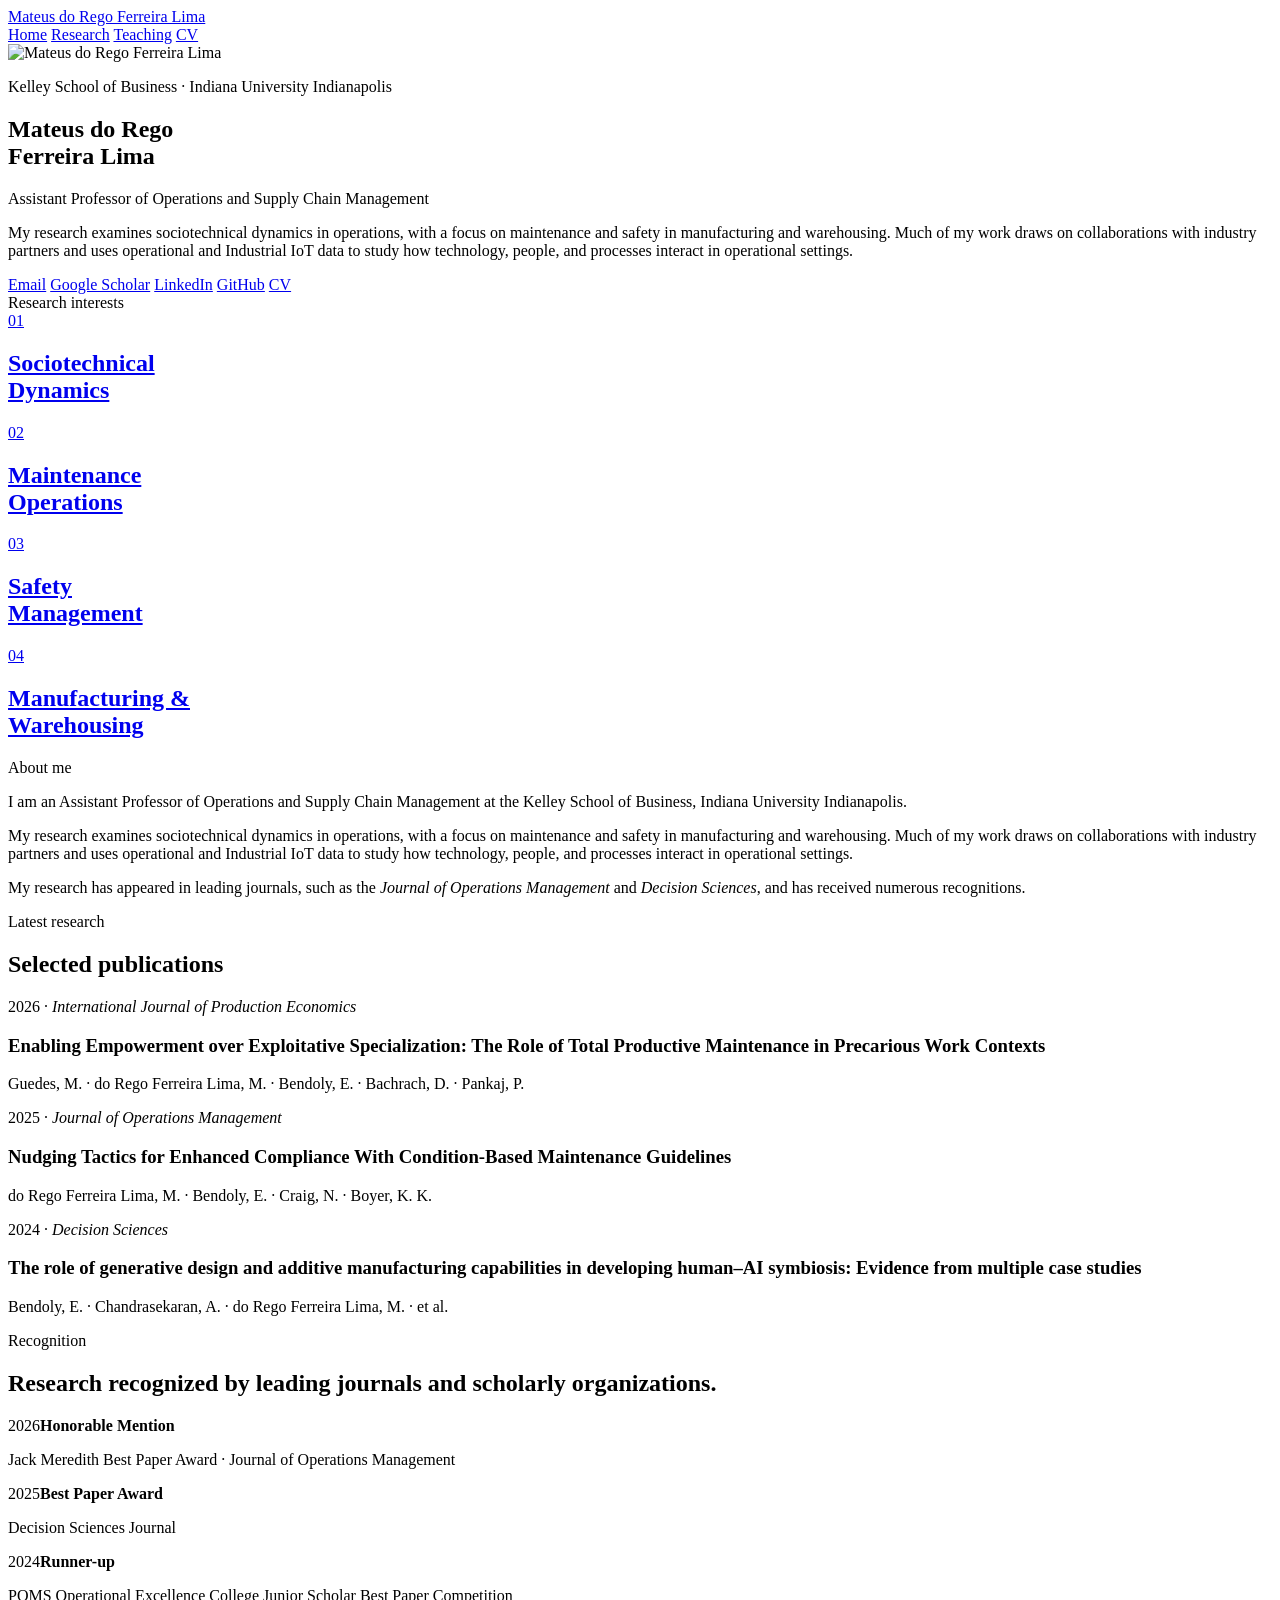
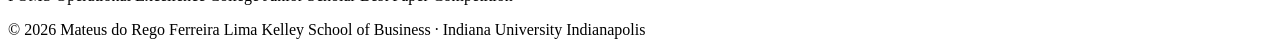
==== index.html @ 7c85f003 "Add files via upload" ====
<!doctype html>
<html lang="en">
<head>
  <meta charset="utf-8">
  <meta name="viewport" content="width=device-width, initial-scale=1">
  <meta name="description" content="Academic website of Mateus do Rego Ferreira Lima, Assistant Professor of Operations and Supply Chain Management at Kelley School of Business, Indiana University Indianapolis.">
  <title>Mateus do Rego Ferreira Lima | Operations & Supply Chain Management</title>
  <link rel="stylesheet" href="css/style.css">
</head>
<body>
  <header class="site-header">
    <div class="container nav-wrap">
      <a class="brand" href="index.html">Mateus do Rego Ferreira Lima</a>
      <nav class="nav" aria-label="Primary navigation">
        <a class="active" href="index.html">Home</a>
        <a href="research.html">Research</a>
        <a href="teaching.html">Teaching</a>
        <a href="cv.html">CV</a>
      </nav>
    </div>
  </header>

  <main>
    <section class="hero container">
      <div class="hero-photo">
        <img src="images/profile.jpg" alt="Mateus do Rego Ferreira Lima">
      </div>
      <div class="hero-copy">
        <p class="eyebrow">Kelley School of Business · Indiana University Indianapolis</p>
        <h1>Mateus do Rego<br>Ferreira Lima</h1>
        <p class="position">Assistant Professor of Operations and Supply Chain Management</p>
        <p class="intro">My research examines sociotechnical dynamics in operations, with a focus on maintenance and safety in manufacturing and warehousing. Much of my work draws on collaborations with industry partners and uses operational and Industrial IoT data to study how technology, people, and processes interact in operational settings.</p>
        <div class="links-row">
          <a href="mailto:mdorego@iu.edu">Email</a>
          <a href="https://scholar.google.com/citations?user=YoyIjewAAAAJ&hl=pt-PT" target="_blank" rel="noopener">Google Scholar</a>
          <a href="https://www.linkedin.com/in/mateus-do-rego-ferreira-lima-ph-d-534b37a4/" target="_blank" rel="noopener">LinkedIn</a>
          <a href="https://github.com/MateusLima30" target="_blank" rel="noopener">GitHub</a>
          <a href="files/Mateus-do-Rego-Ferreira-Lima-CV.pdf" target="_blank" rel="noopener">CV</a>
        </div>
      </div>
    </section>

    <section class="section container">
      <div class="section-label">Research interests</div>
      <div class="interest-grid">
        <a class="interest-card" href="research.html#sociotechnical">
          <span class="interest-number">01</span>
          <h2>Sociotechnical<br>Dynamics</h2>
        </a>
        <a class="interest-card" href="research.html#maintenance">
          <span class="interest-number">02</span>
          <h2>Maintenance<br>Operations</h2>
        </a>
        <a class="interest-card" href="research.html#safety">
          <span class="interest-number">03</span>
          <h2>Safety<br>Management</h2>
        </a>
        <a class="interest-card" href="research.html#manufacturing">
          <span class="interest-number">04</span>
          <h2>Manufacturing &<br>Warehousing</h2>
        </a>
      </div>
    </section>

    <section class="section section-alt">
      <div class="container about-grid">
        <div class="section-label">About me</div>
        <div>
          <p class="lead">I am an Assistant Professor of Operations and Supply Chain Management at the Kelley School of Business, Indiana University Indianapolis.</p>
          <p>My research examines sociotechnical dynamics in operations, with a focus on maintenance and safety in manufacturing and warehousing. Much of my work draws on collaborations with industry partners and uses operational and Industrial IoT data to study how technology, people, and processes interact in operational settings.</p>
          <p>My research has appeared in leading journals, such as the <em>Journal of Operations Management</em> and <em>Decision Sciences</em>, and has received numerous recognitions.</p>
        </div>
      </div>
    </section>

    <section class="section container split-section">
      <div>
        <div class="section-label">Latest research</div>
        <h2 class="display-title">Selected publications</h2>
      </div>
      <div class="publication-list compact">
        <article class="pub-item">
          <p class="pub-year">2026 · <em>International Journal of Production Economics</em></p>
          <h3>Enabling Empowerment over Exploitative Specialization: The Role of Total Productive Maintenance in Precarious Work Contexts</h3>
          <p class="pub-meta">Guedes, M. · do Rego Ferreira Lima, M. · Bendoly, E. · Bachrach, D. · Pankaj, P.</p>
        </article>
        <article class="pub-item">
          <p class="pub-year">2025 · <em>Journal of Operations Management</em></p>
          <h3>Nudging Tactics for Enhanced Compliance With Condition-Based Maintenance Guidelines</h3>
          <p class="pub-meta">do Rego Ferreira Lima, M. · Bendoly, E. · Craig, N. · Boyer, K. K.</p>
        </article>
        <article class="pub-item">
          <p class="pub-year">2024 · <em>Decision Sciences</em></p>
          <h3>The role of generative design and additive manufacturing capabilities in developing human–AI symbiosis: Evidence from multiple case studies</h3>
          <p class="pub-meta">Bendoly, E. · Chandrasekaran, A. · do Rego Ferreira Lima, M. · et al.</p>
        </article>
      </div>
    </section>

    <section class="section section-dark">
      <div class="container highlight-grid">
        <div>
          <div class="section-label inverse">Recognition</div>
          <h2 class="display-title">Research recognized by leading journals and scholarly organizations.</h2>
        </div>
        <div class="recognition-list">
          <div><span>2026</span><strong>Honorable Mention</strong><p>Jack Meredith Best Paper Award · Journal of Operations Management</p></div>
          <div><span>2025</span><strong>Best Paper Award</strong><p>Decision Sciences Journal</p></div>
          <div><span>2024</span><strong>Runner-up</strong><p>POMS Operational Excellence College Junior Scholar Best Paper Competition</p></div>
        </div>
      </div>
    </section>
  </main>

  <footer class="site-footer">
    <div class="container footer-wrap">
      <span>© <span id="year"></span> Mateus do Rego Ferreira Lima</span>
      <span>Kelley School of Business · Indiana University Indianapolis</span>
    </div>
  </footer>
  <script>document.getElementById('year').textContent = new Date().getFullYear();</script>
</body>
</html>
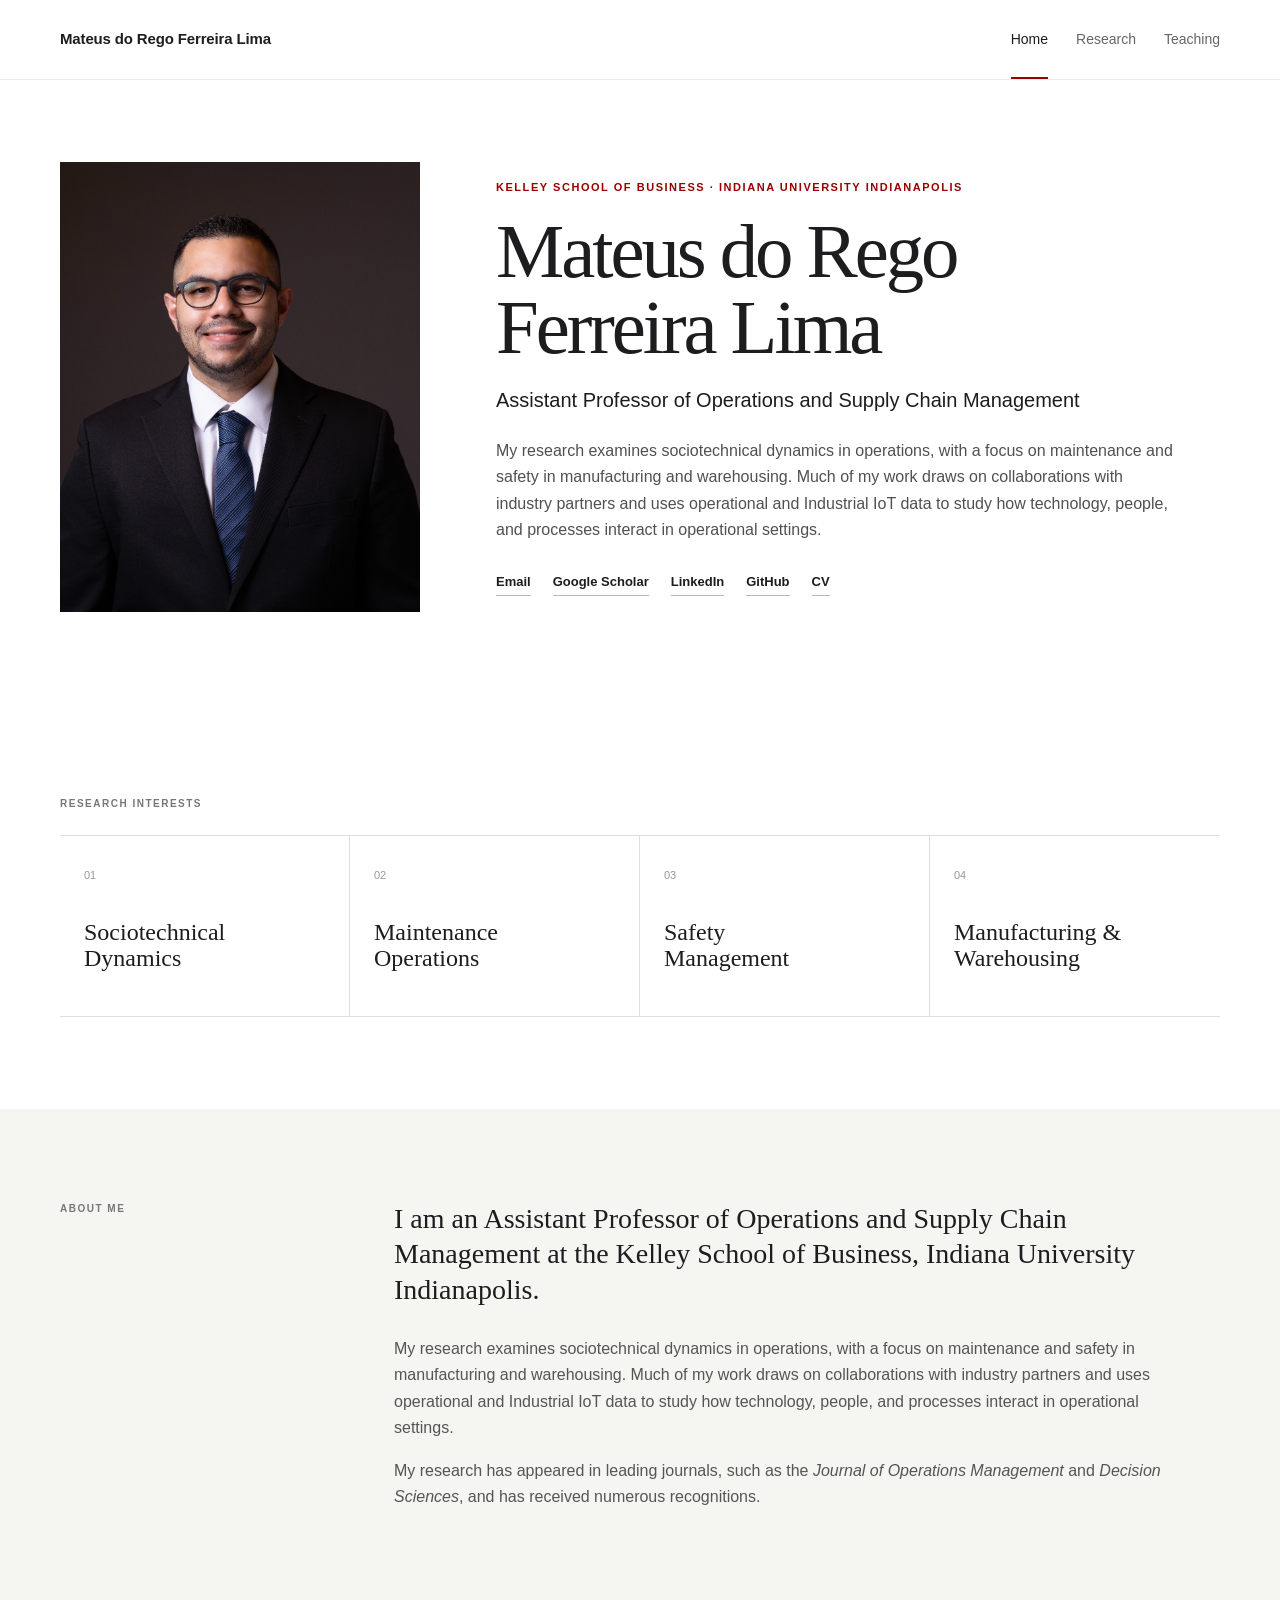
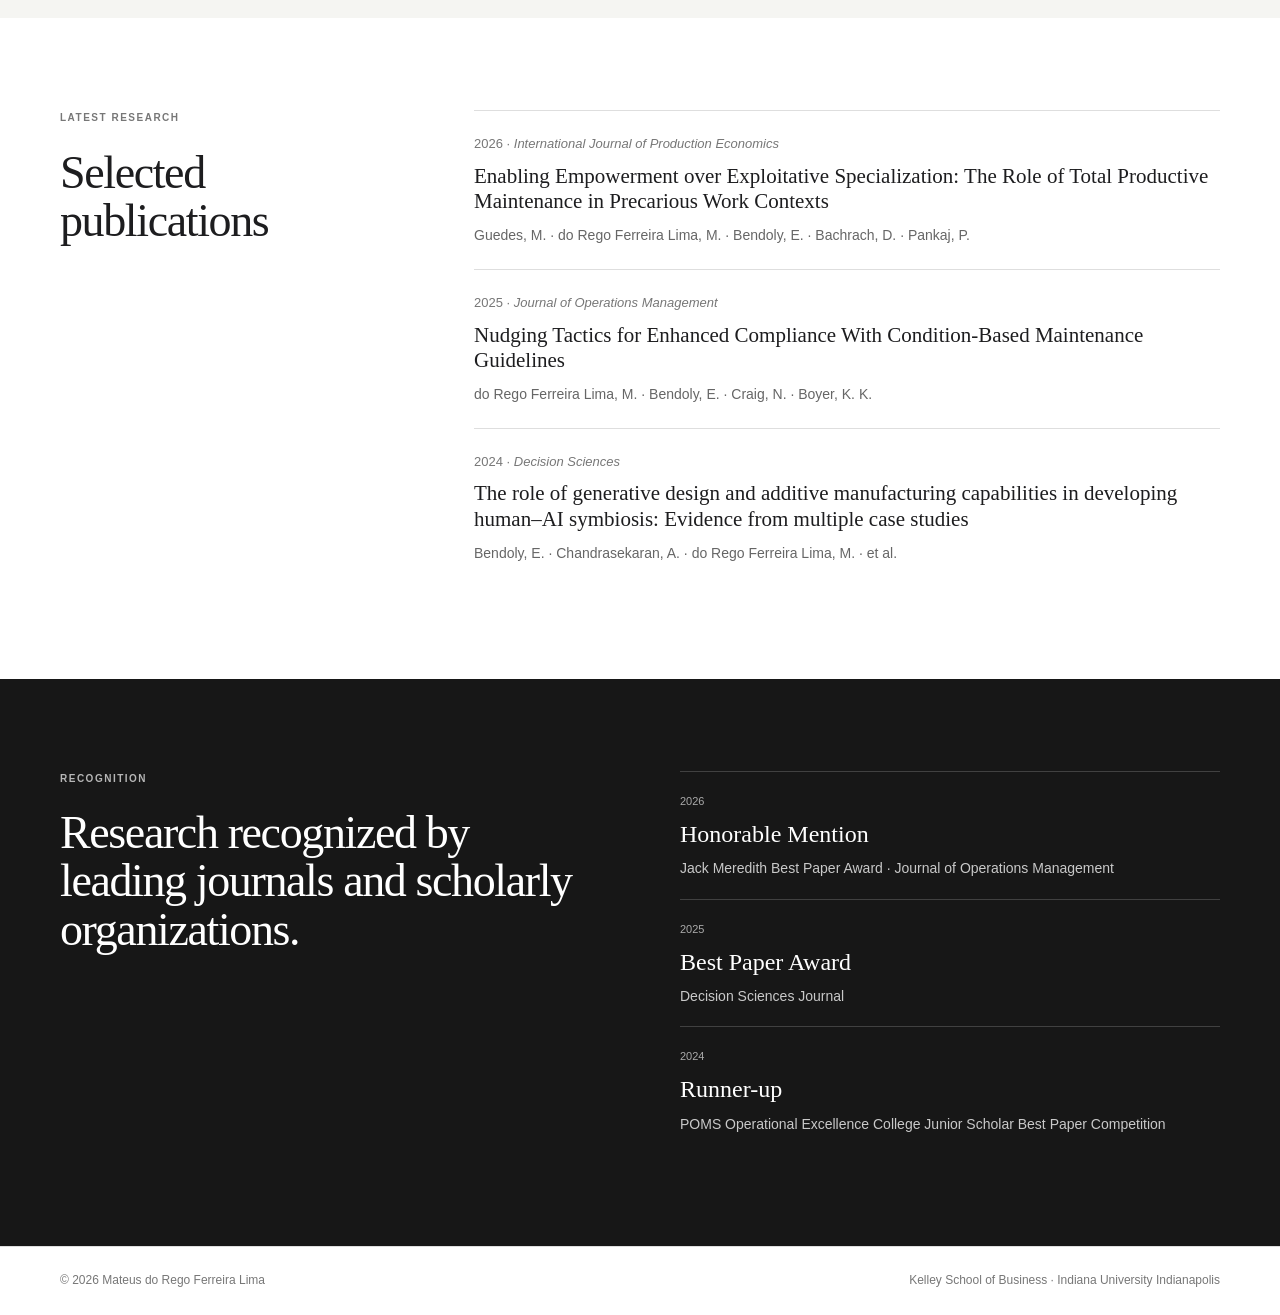
==== commit f48eceec: "Restore Version 1 design with simplified navigation" ====
--- a/index.html
+++ b/index.html
@@ -4,8 +4,8 @@
   <meta charset="utf-8">
   <meta name="viewport" content="width=device-width, initial-scale=1">
   <meta name="description" content="Academic website of Mateus do Rego Ferreira Lima, Assistant Professor of Operations and Supply Chain Management at Kelley School of Business, Indiana University Indianapolis.">
-  <title>Mateus do Rego Ferreira Lima | Operations & Supply Chain Management</title>
-  <link rel="stylesheet" href="css/style.css">
+  <title>Mateus Lima | Indiana University</title>
+  <link rel="stylesheet" href="style.css">
 </head>
 <body>
   <header class="site-header">
@@ -13,9 +13,8 @@
       <a class="brand" href="index.html">Mateus do Rego Ferreira Lima</a>
       <nav class="nav" aria-label="Primary navigation">
         <a class="active" href="index.html">Home</a>
-        <a href="research.html">Research</a>
-        <a href="teaching.html">Teaching</a>
-        <a href="cv.html">CV</a>
+<a href="research.html">Research</a>
+<a href="teaching.html">Teaching</a>
       </nav>
     </div>
   </header>
@@ -23,7 +22,7 @@
   <main>
     <section class="hero container">
       <div class="hero-photo">
-        <img src="images/profile.jpg" alt="Mateus do Rego Ferreira Lima">
+      <img src="profile.jpg" alt="Mateus do Rego Ferreira Lima">
       </div>
       <div class="hero-copy">
         <p class="eyebrow">Kelley School of Business · Indiana University Indianapolis</p>
@@ -35,7 +34,7 @@
           <a href="https://scholar.google.com/citations?user=YoyIjewAAAAJ&hl=pt-PT" target="_blank" rel="noopener">Google Scholar</a>
           <a href="https://www.linkedin.com/in/mateus-do-rego-ferreira-lima-ph-d-534b37a4/" target="_blank" rel="noopener">LinkedIn</a>
           <a href="https://github.com/MateusLima30" target="_blank" rel="noopener">GitHub</a>
-          <a href="files/Mateus-do-Rego-Ferreira-Lima-CV.pdf" target="_blank" rel="noopener">CV</a>
+          <a href="Mateus-do-Rego-Ferreira-Lima-CV.pdf" target="_blank" rel="noopener">CV</a>
         </div>
       </div>
     </section>
--- a/style.css
+++ b/style.css
@@ -0,0 +1,31 @@
+:root{
+  --ink:#1d1d1f;
+  --muted:#6b6b70;
+  --line:#dedede;
+  --paper:#ffffff;
+  --wash:#f5f5f2;
+  --accent:#990000;
+  --accent-dark:#730000;
+  --dark:#171717;
+  --max:1160px;
+}
+*{box-sizing:border-box}
+html{scroll-behavior:smooth}
+body{margin:0;background:var(--paper);color:var(--ink);font-family:Arial,Helvetica,sans-serif;line-height:1.65;-webkit-font-smoothing:antialiased}
+a{color:inherit}
+.container{width:min(var(--max),calc(100% - 56px));margin:0 auto}
+.site-header{position:sticky;top:0;z-index:10;background:rgba(255,255,255,.94);backdrop-filter:blur(8px);border-bottom:1px solid rgba(0,0,0,.08)}
+.nav-wrap{min-height:76px;display:flex;align-items:center;justify-content:space-between;gap:28px}
+.brand{text-decoration:none;font-size:15px;font-weight:700;letter-spacing:-.01em}
+.nav{display:flex;gap:28px;align-items:center}.nav a{text-decoration:none;color:#666;font-size:14px;position:relative;padding:28px 0}.nav a:hover,.nav a.active{color:var(--ink)}.nav a.active:after{content:"";position:absolute;left:0;right:0;bottom:0;height:2px;background:var(--accent)}
+.hero{display:grid;grid-template-columns:360px 1fr;gap:76px;padding-top:82px;padding-bottom:92px;align-items:center}.hero-photo img{width:100%;aspect-ratio:4/5;object-fit:cover;object-position:center 22%;display:block}.eyebrow{text-transform:uppercase;letter-spacing:.14em;font-size:11px;color:var(--accent);font-weight:700;margin:0 0 18px}.hero h1,.page-hero h1{font-family:Georgia,"Times New Roman",serif;font-size:clamp(46px,6vw,78px);font-weight:400;line-height:.98;letter-spacing:-.04em;margin:0 0 22px}.position{font-size:20px;line-height:1.35;max-width:650px;margin:0 0 24px}.intro{font-size:16px;color:#505054;max-width:680px;margin:0}.links-row{display:flex;flex-wrap:wrap;gap:10px 22px;margin-top:28px}.links-row a{font-size:13px;font-weight:700;text-decoration:none;border-bottom:1px solid #b7b7b7;padding-bottom:2px}.links-row a:hover{color:var(--accent);border-color:var(--accent)}
+.section{padding:92px 0}.section-alt{background:var(--wash)}.section-dark{background:var(--dark);color:#fff}.section-label{text-transform:uppercase;letter-spacing:.15em;font-size:10px;font-weight:700;color:#777;margin-bottom:22px}.section-label.inverse{color:#b6b6b6}
+.interest-grid{display:grid;grid-template-columns:repeat(4,1fr);border-top:1px solid var(--line);border-bottom:1px solid var(--line)}.interest-card{padding:30px 24px 34px;text-decoration:none;border-right:1px solid var(--line);min-height:180px;transition:background .2s ease}.interest-card:last-child{border-right:0}.interest-card:hover{background:var(--wash)}.interest-number{display:block;font-size:11px;color:#999;margin-bottom:36px}.interest-card h2{font-family:Georgia,"Times New Roman",serif;font-size:24px;line-height:1.08;font-weight:400;margin:0}
+.about-grid{display:grid;grid-template-columns:260px 1fr;gap:74px}.about-grid p{max-width:800px}.about-grid .lead{font-family:Georgia,"Times New Roman",serif;font-size:28px;line-height:1.28;margin-top:0}.about-grid p:not(.lead){color:#555}
+.split-section{display:grid;grid-template-columns:340px 1fr;gap:74px}.display-title{font-family:Georgia,"Times New Roman",serif;font-weight:400;font-size:46px;line-height:1.05;margin:0;letter-spacing:-.03em}.publication-list{display:grid;gap:0}.pub-item{padding:30px 0;border-top:1px solid var(--line)}.pub-item:last-child{border-bottom:1px solid var(--line)}.pub-year{color:#777;font-size:13px;margin:0 0 9px}.pub-item h3{font-family:Georgia,"Times New Roman",serif;font-weight:400;font-size:24px;line-height:1.22;margin:0 0 9px}.pub-meta{color:#666;font-size:14px;margin:0}.pub-award{font-size:13px;color:var(--accent);margin:12px 0 0;font-weight:700}.status{font-size:13px;color:#777;margin:10px 0 0;font-style:italic}.compact .pub-item{padding:22px 0}.compact .pub-item h3{font-size:21px}.compact .pub-item:last-child{border-bottom:0}
+.highlight-grid{display:grid;grid-template-columns:1fr 1fr;gap:80px}.highlight-grid .display-title{max-width:560px}.recognition-list>div{border-top:1px solid #414141;padding:20px 0 18px}.recognition-list span{display:block;font-size:11px;color:#aaa;margin-bottom:5px}.recognition-list strong{font-family:Georgia,"Times New Roman",serif;font-size:24px;font-weight:400}.recognition-list p{margin:3px 0 0;color:#c9c9c9;font-size:14px}
+.site-footer{border-top:1px solid var(--line);padding:24px 0;color:#777;font-size:12px}.footer-wrap{display:flex;justify-content:space-between;gap:20px}
+.page-hero{padding:94px 0 76px;max-width:var(--max)}.page-hero h1{font-size:clamp(48px,6vw,74px);max-width:860px}.page-intro{font-size:18px;color:#555;max-width:760px;margin:0}.topic-grid{display:grid;grid-template-columns:1fr 1fr;gap:0;border-top:1px solid var(--line)}.topic{padding:34px 30px 34px 0;border-bottom:1px solid var(--line)}.topic:nth-child(even){padding-left:30px;border-left:1px solid var(--line)}.topic span{font-size:11px;color:#999}.topic h2{font-family:Georgia,"Times New Roman",serif;font-size:31px;font-weight:400;margin:18px 0 9px}.topic p{color:#666;max-width:460px;margin:0}.award-grid{display:grid;grid-template-columns:repeat(3,1fr);gap:1px;background:var(--line);border:1px solid var(--line)}.award-grid>div{background:var(--wash);padding:26px}.award-grid span{font-size:11px;color:#888}.award-grid h3{font-family:Georgia,"Times New Roman",serif;font-size:22px;font-weight:400;line-height:1.15;margin:12px 0 8px}.award-grid p{font-size:13px;color:#666;margin:0}.dark-list p{padding:20px 0;border-top:1px solid #404040;margin:0;color:#ccc}.dark-list p:last-child{border-bottom:1px solid #404040}.earlier-list{max-width:930px}.earlier-list p{padding:20px 0;border-top:1px solid var(--line);margin:0;color:#555}.earlier-list p:last-child{border-bottom:1px solid var(--line)}
+.teaching-list{display:grid;grid-template-columns:1fr 1fr;border-top:1px solid var(--line)}.teaching-list article{padding:30px 34px 34px 0;border-bottom:1px solid var(--line)}.teaching-list article:nth-child(even){padding-left:34px;border-left:1px solid var(--line)}.teaching-list h2{font-family:Georgia,"Times New Roman",serif;font-weight:400;font-size:28px;line-height:1.2;margin:0 0 7px}.teaching-list h2 span{font-family:Arial,Helvetica,sans-serif;font-size:14px;color:#888}.teaching-list p{color:#666}.two-col-dark{display:grid;grid-template-columns:1fr 1fr;gap:80px;align-items:end}.big-number{font-family:Georgia,"Times New Roman",serif;font-size:92px;line-height:.9;margin:0}.cta-row{display:flex;gap:12px;margin-top:32px}.button{display:inline-block;padding:12px 19px;background:var(--accent);color:#fff;text-decoration:none;font-size:13px;font-weight:700;border:1px solid var(--accent)}.button:hover{background:var(--accent-dark);border-color:var(--accent-dark)}.button-ghost{background:transparent;color:var(--ink);border-color:#bbb}.button-ghost:hover{background:#eee;border-color:#999}.cv-summary{display:grid;grid-template-columns:1fr 1fr;gap:80px}.cv-summary h2{font-family:Georgia,"Times New Roman",serif;font-size:34px;font-weight:400;line-height:1.15;margin:0 0 10px}.cv-summary p{color:#666}.service-grid{display:grid;grid-template-columns:1fr 1fr;gap:74px}.service-grid h3{font-size:15px;margin:0 0 8px}.service-grid p{color:#666;max-width:520px}
+@media (max-width:900px){.hero{grid-template-columns:250px 1fr;gap:42px}.interest-grid{grid-template-columns:1fr 1fr}.interest-card:nth-child(2){border-right:0}.interest-card:nth-child(3),.interest-card:nth-child(4){border-top:1px solid var(--line)}.interest-card:nth-child(3){border-right:1px solid var(--line)}.about-grid,.split-section,.highlight-grid,.two-col-dark,.cv-summary,.service-grid{grid-template-columns:1fr;gap:42px}.award-grid{grid-template-columns:1fr 1fr}.topic-grid{grid-template-columns:1fr}.topic:nth-child(even){padding-left:0;border-left:0}.teaching-list{grid-template-columns:1fr}.teaching-list article:nth-child(even){padding-left:0;border-left:0}}
+@media (max-width:650px){.container{width:min(var(--max),calc(100% - 34px))}.nav-wrap{min-height:66px;align-items:flex-start;padding:15px 0}.brand{max-width:200px;line-height:1.15}.nav{gap:15px}.nav a{font-size:12px;padding:11px 0}.hero{grid-template-columns:1fr;padding-top:42px;padding-bottom:64px}.hero-photo{max-width:290px}.hero h1{font-size:50px}.position{font-size:18px}.section{padding:64px 0}.interest-grid{grid-template-columns:1fr}.interest-card,.interest-card:nth-child(3){border-right:0}.interest-card+ .interest-card{border-top:1px solid var(--line)}.about-grid .lead{font-size:24px}.display-title{font-size:38px}.award-grid{grid-template-columns:1fr}.page-hero{padding:64px 0 52px}.page-hero h1{font-size:48px}.footer-wrap{flex-direction:column}.links-row{gap:9px 16px}.teaching-list h2{font-size:25px}}
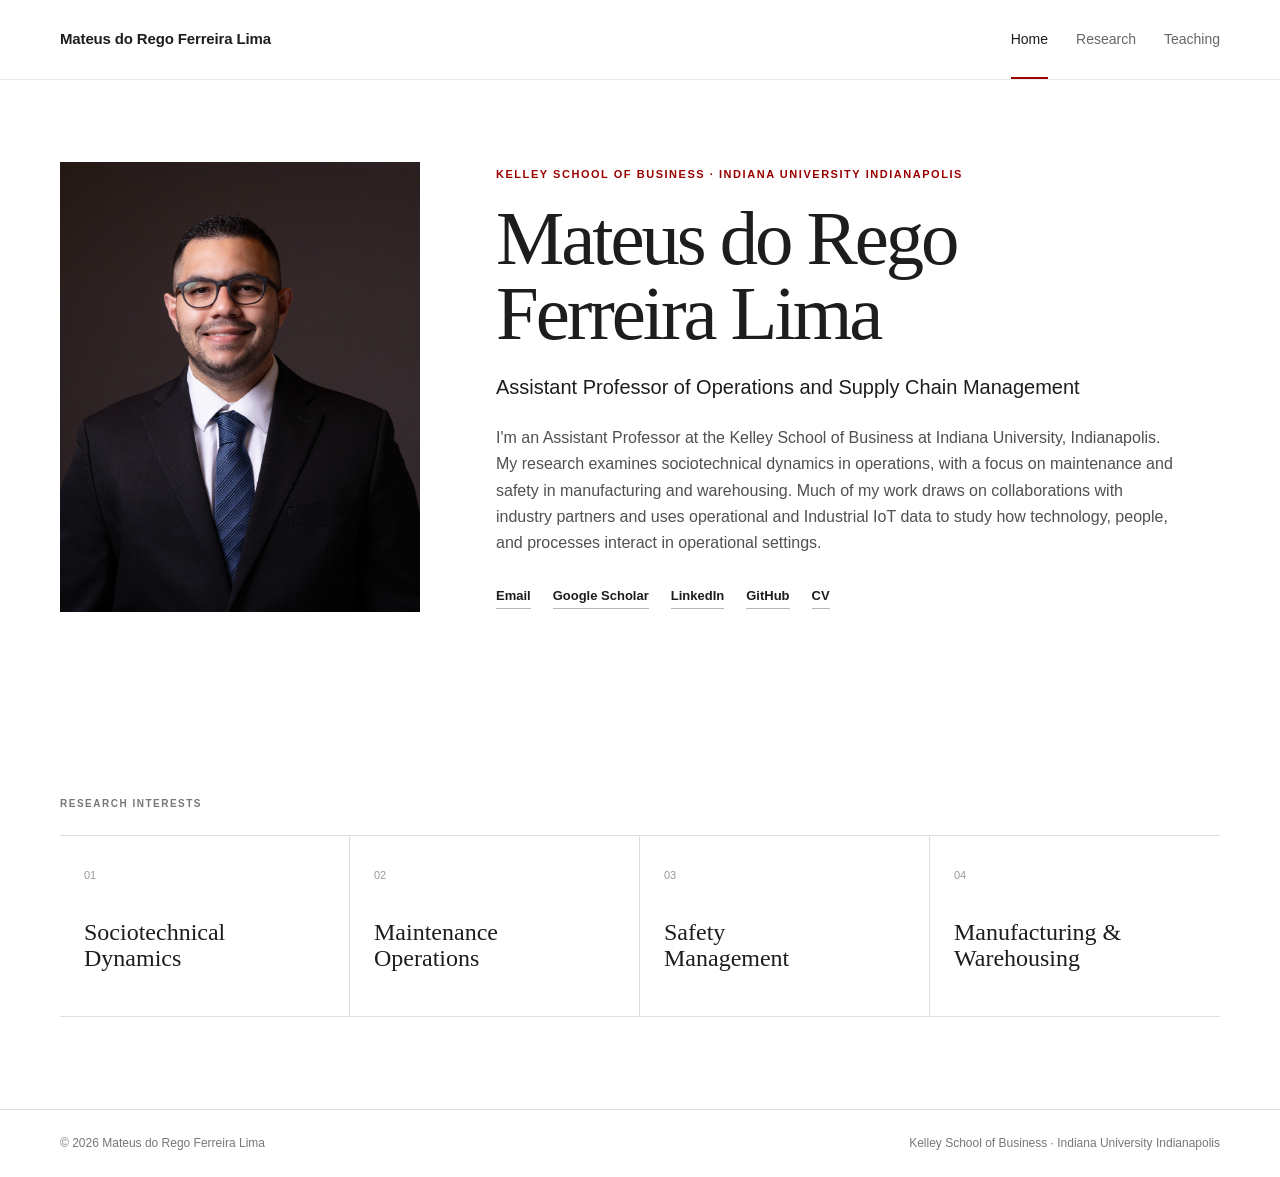
==== commit cdce80b3: "Revise introduction in index.html Updated introduction paragraph to include current position and rep" ====
--- a/index.html
+++ b/index.html
@@ -28,7 +28,7 @@
         <p class="eyebrow">Kelley School of Business · Indiana University Indianapolis</p>
         <h1>Mateus do Rego<br>Ferreira Lima</h1>
         <p class="position">Assistant Professor of Operations and Supply Chain Management</p>
-        <p class="intro">My research examines sociotechnical dynamics in operations, with a focus on maintenance and safety in manufacturing and warehousing. Much of my work draws on collaborations with industry partners and uses operational and Industrial IoT data to study how technology, people, and processes interact in operational settings.</p>
+        <p class="intro">I'm an Assistant Professor at the Kelley School of Business at Indiana University, Indianapolis. My research examines sociotechnical dynamics in operations, with a focus on maintenance and safety in manufacturing and warehousing. Much of my work draws on collaborations with industry partners and uses operational and Industrial IoT data to study how technology, people, and processes interact in operational settings.</p>
         <div class="links-row">
           <a href="mailto:mdorego@iu.edu">Email</a>
           <a href="https://scholar.google.com/citations?user=YoyIjewAAAAJ&hl=pt-PT" target="_blank" rel="noopener">Google Scholar</a>
@@ -61,56 +61,6 @@
       </div>
     </section>
 
-    <section class="section section-alt">
-      <div class="container about-grid">
-        <div class="section-label">About me</div>
-        <div>
-          <p class="lead">I am an Assistant Professor of Operations and Supply Chain Management at the Kelley School of Business, Indiana University Indianapolis.</p>
-          <p>My research examines sociotechnical dynamics in operations, with a focus on maintenance and safety in manufacturing and warehousing. Much of my work draws on collaborations with industry partners and uses operational and Industrial IoT data to study how technology, people, and processes interact in operational settings.</p>
-          <p>My research has appeared in leading journals, such as the <em>Journal of Operations Management</em> and <em>Decision Sciences</em>, and has received numerous recognitions.</p>
-        </div>
-      </div>
-    </section>
-
-    <section class="section container split-section">
-      <div>
-        <div class="section-label">Latest research</div>
-        <h2 class="display-title">Selected publications</h2>
-      </div>
-      <div class="publication-list compact">
-        <article class="pub-item">
-          <p class="pub-year">2026 · <em>International Journal of Production Economics</em></p>
-          <h3>Enabling Empowerment over Exploitative Specialization: The Role of Total Productive Maintenance in Precarious Work Contexts</h3>
-          <p class="pub-meta">Guedes, M. · do Rego Ferreira Lima, M. · Bendoly, E. · Bachrach, D. · Pankaj, P.</p>
-        </article>
-        <article class="pub-item">
-          <p class="pub-year">2025 · <em>Journal of Operations Management</em></p>
-          <h3>Nudging Tactics for Enhanced Compliance With Condition-Based Maintenance Guidelines</h3>
-          <p class="pub-meta">do Rego Ferreira Lima, M. · Bendoly, E. · Craig, N. · Boyer, K. K.</p>
-        </article>
-        <article class="pub-item">
-          <p class="pub-year">2024 · <em>Decision Sciences</em></p>
-          <h3>The role of generative design and additive manufacturing capabilities in developing human–AI symbiosis: Evidence from multiple case studies</h3>
-          <p class="pub-meta">Bendoly, E. · Chandrasekaran, A. · do Rego Ferreira Lima, M. · et al.</p>
-        </article>
-      </div>
-    </section>
-
-    <section class="section section-dark">
-      <div class="container highlight-grid">
-        <div>
-          <div class="section-label inverse">Recognition</div>
-          <h2 class="display-title">Research recognized by leading journals and scholarly organizations.</h2>
-        </div>
-        <div class="recognition-list">
-          <div><span>2026</span><strong>Honorable Mention</strong><p>Jack Meredith Best Paper Award · Journal of Operations Management</p></div>
-          <div><span>2025</span><strong>Best Paper Award</strong><p>Decision Sciences Journal</p></div>
-          <div><span>2024</span><strong>Runner-up</strong><p>POMS Operational Excellence College Junior Scholar Best Paper Competition</p></div>
-        </div>
-      </div>
-    </section>
-  </main>
-
   <footer class="site-footer">
     <div class="container footer-wrap">
       <span>© <span id="year"></span> Mateus do Rego Ferreira Lima</span>
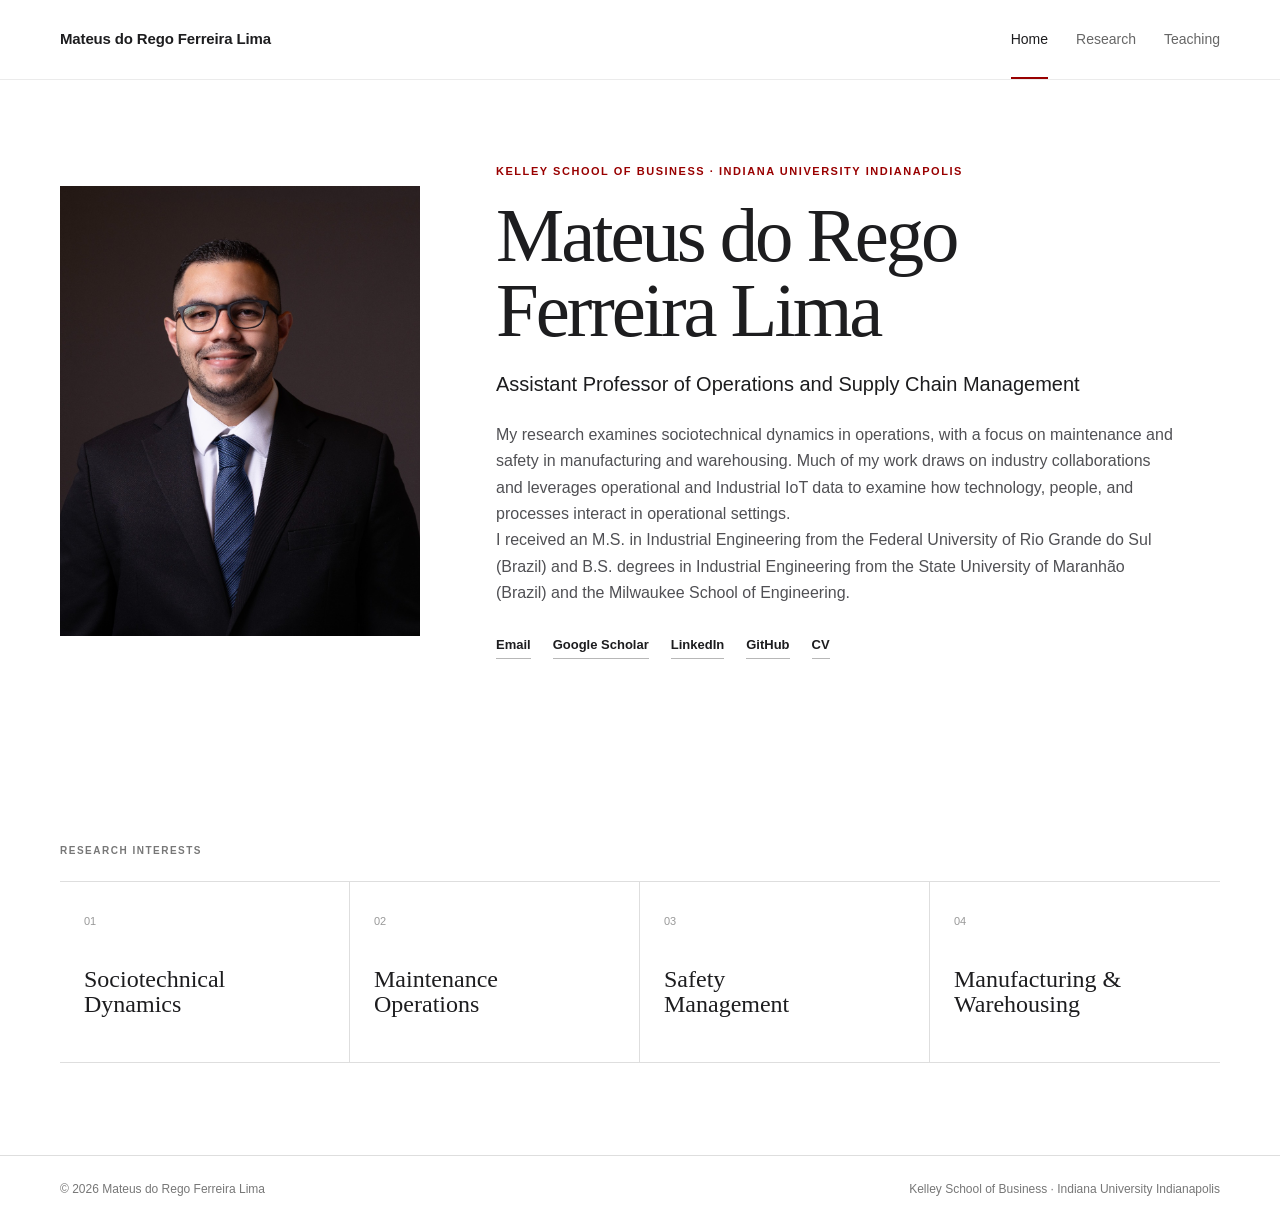
==== commit dd771e73: "Refine Homepage Introduction" ====
--- a/index.html
+++ b/index.html
@@ -1,72 +1,241 @@
 <!doctype html>
 <html lang="en">
+
 <head>
   <meta charset="utf-8">
+
   <meta name="viewport" content="width=device-width, initial-scale=1">
-  <meta name="description" content="Academic website of Mateus do Rego Ferreira Lima, Assistant Professor of Operations and Supply Chain Management at Kelley School of Business, Indiana University Indianapolis.">
+
+  <meta
+    name="description"
+    content="Academic website of Mateus do Rego Ferreira Lima, Assistant Professor of Operations and Supply Chain Management at Kelley School of Business, Indiana University Indianapolis."
+  >
+
   <title>Mateus Lima | Indiana University</title>
+
   <link rel="stylesheet" href="style.css">
+
+  <link rel="icon" href="profile.jpg" type="image/jpeg">
 </head>
+
+
 <body>
-  <header class="site-header">
-    <div class="container nav-wrap">
-      <a class="brand" href="index.html">Mateus do Rego Ferreira Lima</a>
-      <nav class="nav" aria-label="Primary navigation">
-        <a class="active" href="index.html">Home</a>
-<a href="research.html">Research</a>
-<a href="teaching.html">Teaching</a>
-      </nav>
-    </div>
-  </header>
-
-  <main>
-    <section class="hero container">
-      <div class="hero-photo">
-      <img src="profile.jpg" alt="Mateus do Rego Ferreira Lima">
+
+<header class="site-header">
+
+  <div class="container nav-wrap">
+
+    <a class="brand" href="index.html">
+      Mateus do Rego Ferreira Lima
+    </a>
+
+    <nav class="nav" aria-label="Primary navigation">
+
+      <a class="active" href="index.html">Home</a>
+
+      <a href="research.html">Research</a>
+
+      <a href="teaching.html">Teaching</a>
+
+    </nav>
+
+  </div>
+
+</header>
+
+
+<main>
+
+  <section class="hero container">
+
+    <div class="hero-photo">
+
+      <img
+        src="profile.jpg"
+        alt="Mateus do Rego Ferreira Lima"
+      >
+
+    </div>
+
+
+    <div class="hero-copy">
+
+      <p class="eyebrow">
+        Kelley School of Business · Indiana University Indianapolis
+      </p>
+
+
+      <h1>
+        Mateus do Rego<br>
+        Ferreira Lima
+      </h1>
+
+
+      <p class="position">
+        Assistant Professor of Operations and Supply Chain Management
+      </p>
+
+
+      <p class="intro">
+        My research examines sociotechnical dynamics in operations, with a
+        focus on maintenance and safety in manufacturing and warehousing.
+        Much of my work draws on industry collaborations and leverages
+        operational and Industrial IoT data to examine how technology,
+        people, and processes interact in operational settings.
+      </p>
+
+
+      <p class="intro">
+        I received an M.S. in Industrial Engineering from the Federal
+        University of Rio Grande do Sul (Brazil) and B.S. degrees in
+        Industrial Engineering from the State University of Maranhão
+        (Brazil) and the Milwaukee School of Engineering.
+      </p>
+
+
+      <div class="links-row">
+
+        <a href="mailto:mdorego@iu.edu">
+          Email
+        </a>
+
+        <a
+          href="https://scholar.google.com/citations?user=YoyIjewAAAAJ&hl=pt-PT"
+          target="_blank"
+          rel="noopener">
+          Google Scholar
+        </a>
+
+        <a
+          href="https://www.linkedin.com/in/mateus-do-rego-ferreira-lima-ph-d-534b37a4/"
+          target="_blank"
+          rel="noopener">
+          LinkedIn
+        </a>
+
+        <a
+          href="https://github.com/MateusLima30"
+          target="_blank"
+          rel="noopener">
+          GitHub
+        </a>
+
+        <a
+          href="Mateus-do-Rego-Ferreira-Lima-CV.pdf"
+          target="_blank"
+          rel="noopener">
+          CV
+        </a>
+
       </div>
-      <div class="hero-copy">
-        <p class="eyebrow">Kelley School of Business · Indiana University Indianapolis</p>
-        <h1>Mateus do Rego<br>Ferreira Lima</h1>
-        <p class="position">Assistant Professor of Operations and Supply Chain Management</p>
-        <p class="intro">I'm an Assistant Professor at the Kelley School of Business at Indiana University, Indianapolis. My research examines sociotechnical dynamics in operations, with a focus on maintenance and safety in manufacturing and warehousing. Much of my work draws on collaborations with industry partners and uses operational and Industrial IoT data to study how technology, people, and processes interact in operational settings.</p>
-        <div class="links-row">
-          <a href="mailto:mdorego@iu.edu">Email</a>
-          <a href="https://scholar.google.com/citations?user=YoyIjewAAAAJ&hl=pt-PT" target="_blank" rel="noopener">Google Scholar</a>
-          <a href="https://www.linkedin.com/in/mateus-do-rego-ferreira-lima-ph-d-534b37a4/" target="_blank" rel="noopener">LinkedIn</a>
-          <a href="https://github.com/MateusLima30" target="_blank" rel="noopener">GitHub</a>
-          <a href="Mateus-do-Rego-Ferreira-Lima-CV.pdf" target="_blank" rel="noopener">CV</a>
-        </div>
-      </div>
-    </section>
-
-    <section class="section container">
-      <div class="section-label">Research interests</div>
-      <div class="interest-grid">
-        <a class="interest-card" href="research.html#sociotechnical">
-          <span class="interest-number">01</span>
-          <h2>Sociotechnical<br>Dynamics</h2>
-        </a>
-        <a class="interest-card" href="research.html#maintenance">
-          <span class="interest-number">02</span>
-          <h2>Maintenance<br>Operations</h2>
-        </a>
-        <a class="interest-card" href="research.html#safety">
-          <span class="interest-number">03</span>
-          <h2>Safety<br>Management</h2>
-        </a>
-        <a class="interest-card" href="research.html#manufacturing">
-          <span class="interest-number">04</span>
-          <h2>Manufacturing &<br>Warehousing</h2>
-        </a>
-      </div>
-    </section>
-
-  <footer class="site-footer">
-    <div class="container footer-wrap">
-      <span>© <span id="year"></span> Mateus do Rego Ferreira Lima</span>
-      <span>Kelley School of Business · Indiana University Indianapolis</span>
-    </div>
-  </footer>
-  <script>document.getElementById('year').textContent = new Date().getFullYear();</script>
+
+    </div>
+
+  </section>
+
+
+  <section class="section container">
+
+    <div class="section-label">
+      Research interests
+    </div>
+
+
+    <div class="interest-grid">
+
+      <a
+        class="interest-card"
+        href="research.html">
+
+        <span class="interest-number">
+          01
+        </span>
+
+        <h2>
+          Sociotechnical<br>
+          Dynamics
+        </h2>
+
+      </a>
+
+
+      <a
+        class="interest-card"
+        href="research.html">
+
+        <span class="interest-number">
+          02
+        </span>
+
+        <h2>
+          Maintenance<br>
+          Operations
+        </h2>
+
+      </a>
+
+
+      <a
+        class="interest-card"
+        href="research.html">
+
+        <span class="interest-number">
+          03
+        </span>
+
+        <h2>
+          Safety<br>
+          Management
+        </h2>
+
+      </a>
+
+
+      <a
+        class="interest-card"
+        href="research.html">
+
+        <span class="interest-number">
+          04
+        </span>
+
+        <h2>
+          Manufacturing &amp;<br>
+          Warehousing
+        </h2>
+
+      </a>
+
+    </div>
+
+  </section>
+
+</main>
+
+
+<footer class="site-footer">
+
+  <div class="container footer-wrap">
+
+    <span>
+      © <span id="year"></span> Mateus do Rego Ferreira Lima
+    </span>
+
+    <span>
+      Kelley School of Business · Indiana University Indianapolis
+    </span>
+
+  </div>
+
+</footer>
+
+
+<script>
+  document.getElementById("year").textContent =
+    new Date().getFullYear();
+</script>
+
+
 </body>
+
 </html>
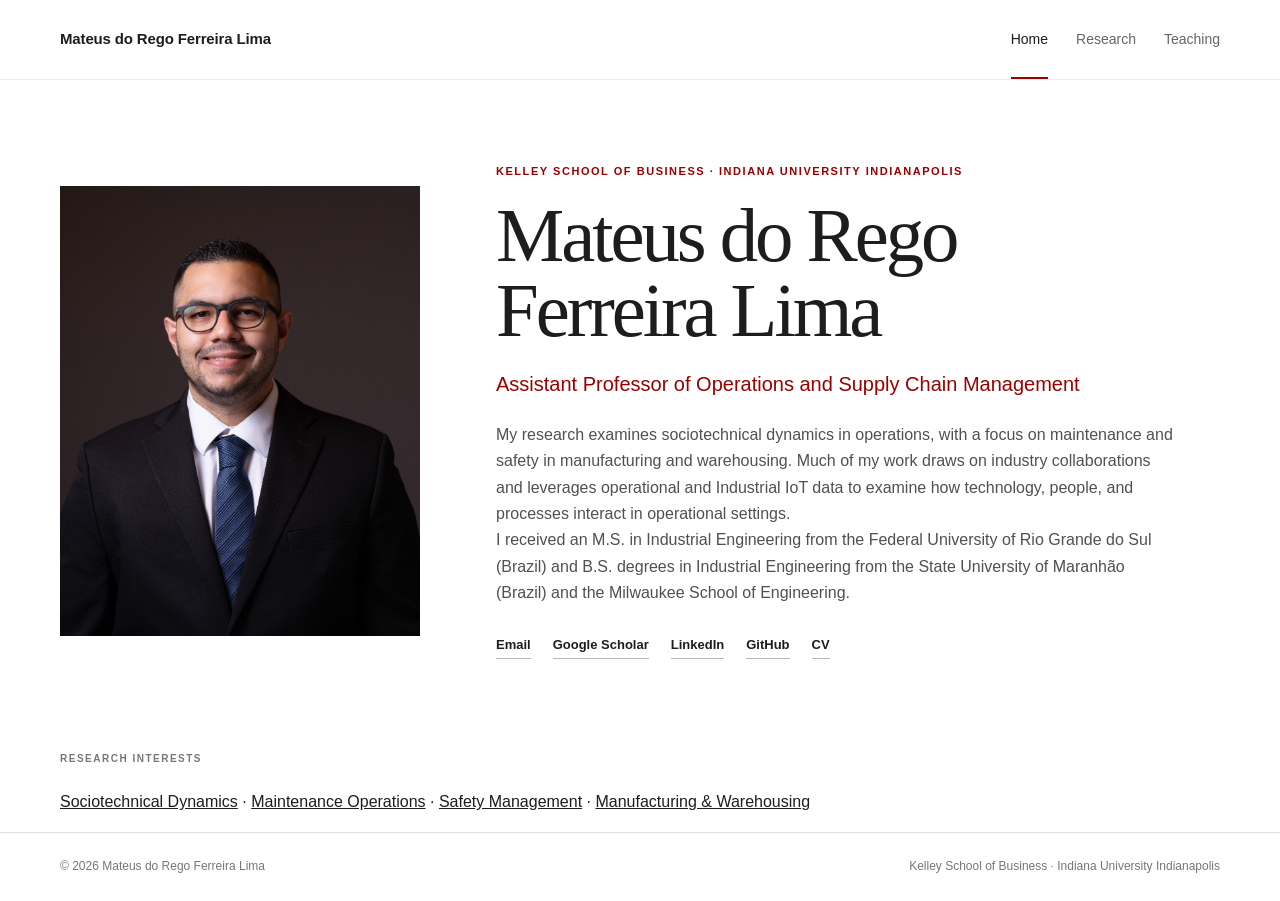
==== commit fbdc5316: "Refine Homepage Introduction" ====
--- a/index.html
+++ b/index.html
@@ -134,82 +134,23 @@
   </section>
 
 
-  <section class="section container">
+ <section class="research-interests container">
 
-    <div class="section-label">
-      Research interests
-    </div>
+  <div class="section-label">
+    Research interests
+  </div>
 
+  <p class="interests-line">
+    <a href="research.html">Sociotechnical Dynamics</a>
+    <span>·</span>
+    <a href="research.html">Maintenance Operations</a>
+    <span>·</span>
+    <a href="research.html">Safety Management</a>
+    <span>·</span>
+    <a href="research.html">Manufacturing &amp; Warehousing</a>
+  </p>
 
-    <div class="interest-grid">
-
-      <a
-        class="interest-card"
-        href="research.html">
-
-        <span class="interest-number">
-          01
-        </span>
-
-        <h2>
-          Sociotechnical<br>
-          Dynamics
-        </h2>
-
-      </a>
-
-
-      <a
-        class="interest-card"
-        href="research.html">
-
-        <span class="interest-number">
-          02
-        </span>
-
-        <h2>
-          Maintenance<br>
-          Operations
-        </h2>
-
-      </a>
-
-
-      <a
-        class="interest-card"
-        href="research.html">
-
-        <span class="interest-number">
-          03
-        </span>
-
-        <h2>
-          Safety<br>
-          Management
-        </h2>
-
-      </a>
-
-
-      <a
-        class="interest-card"
-        href="research.html">
-
-        <span class="interest-number">
-          04
-        </span>
-
-        <h2>
-          Manufacturing &amp;<br>
-          Warehousing
-        </h2>
-
-      </a>
-
-    </div>
-
-  </section>
-
+</section>
 </main>
 
 
--- a/style.css
+++ b/style.css
@@ -9,23 +9,778 @@
   --dark:#171717;
   --max:1160px;
 }
-*{box-sizing:border-box}
-html{scroll-behavior:smooth}
-body{margin:0;background:var(--paper);color:var(--ink);font-family:Arial,Helvetica,sans-serif;line-height:1.65;-webkit-font-smoothing:antialiased}
-a{color:inherit}
-.container{width:min(var(--max),calc(100% - 56px));margin:0 auto}
-.site-header{position:sticky;top:0;z-index:10;background:rgba(255,255,255,.94);backdrop-filter:blur(8px);border-bottom:1px solid rgba(0,0,0,.08)}
-.nav-wrap{min-height:76px;display:flex;align-items:center;justify-content:space-between;gap:28px}
-.brand{text-decoration:none;font-size:15px;font-weight:700;letter-spacing:-.01em}
-.nav{display:flex;gap:28px;align-items:center}.nav a{text-decoration:none;color:#666;font-size:14px;position:relative;padding:28px 0}.nav a:hover,.nav a.active{color:var(--ink)}.nav a.active:after{content:"";position:absolute;left:0;right:0;bottom:0;height:2px;background:var(--accent)}
-.hero{display:grid;grid-template-columns:360px 1fr;gap:76px;padding-top:82px;padding-bottom:92px;align-items:center}.hero-photo img{width:100%;aspect-ratio:4/5;object-fit:cover;object-position:center 22%;display:block}.eyebrow{text-transform:uppercase;letter-spacing:.14em;font-size:11px;color:var(--accent);font-weight:700;margin:0 0 18px}.hero h1,.page-hero h1{font-family:Georgia,"Times New Roman",serif;font-size:clamp(46px,6vw,78px);font-weight:400;line-height:.98;letter-spacing:-.04em;margin:0 0 22px}.position{font-size:20px;line-height:1.35;max-width:650px;margin:0 0 24px}.intro{font-size:16px;color:#505054;max-width:680px;margin:0}.links-row{display:flex;flex-wrap:wrap;gap:10px 22px;margin-top:28px}.links-row a{font-size:13px;font-weight:700;text-decoration:none;border-bottom:1px solid #b7b7b7;padding-bottom:2px}.links-row a:hover{color:var(--accent);border-color:var(--accent)}
-.section{padding:92px 0}.section-alt{background:var(--wash)}.section-dark{background:var(--dark);color:#fff}.section-label{text-transform:uppercase;letter-spacing:.15em;font-size:10px;font-weight:700;color:#777;margin-bottom:22px}.section-label.inverse{color:#b6b6b6}
-.interest-grid{display:grid;grid-template-columns:repeat(4,1fr);border-top:1px solid var(--line);border-bottom:1px solid var(--line)}.interest-card{padding:30px 24px 34px;text-decoration:none;border-right:1px solid var(--line);min-height:180px;transition:background .2s ease}.interest-card:last-child{border-right:0}.interest-card:hover{background:var(--wash)}.interest-number{display:block;font-size:11px;color:#999;margin-bottom:36px}.interest-card h2{font-family:Georgia,"Times New Roman",serif;font-size:24px;line-height:1.08;font-weight:400;margin:0}
-.about-grid{display:grid;grid-template-columns:260px 1fr;gap:74px}.about-grid p{max-width:800px}.about-grid .lead{font-family:Georgia,"Times New Roman",serif;font-size:28px;line-height:1.28;margin-top:0}.about-grid p:not(.lead){color:#555}
-.split-section{display:grid;grid-template-columns:340px 1fr;gap:74px}.display-title{font-family:Georgia,"Times New Roman",serif;font-weight:400;font-size:46px;line-height:1.05;margin:0;letter-spacing:-.03em}.publication-list{display:grid;gap:0}.pub-item{padding:30px 0;border-top:1px solid var(--line)}.pub-item:last-child{border-bottom:1px solid var(--line)}.pub-year{color:#777;font-size:13px;margin:0 0 9px}.pub-item h3{font-family:Georgia,"Times New Roman",serif;font-weight:400;font-size:24px;line-height:1.22;margin:0 0 9px}.pub-meta{color:#666;font-size:14px;margin:0}.pub-award{font-size:13px;color:var(--accent);margin:12px 0 0;font-weight:700}.status{font-size:13px;color:#777;margin:10px 0 0;font-style:italic}.compact .pub-item{padding:22px 0}.compact .pub-item h3{font-size:21px}.compact .pub-item:last-child{border-bottom:0}
-.highlight-grid{display:grid;grid-template-columns:1fr 1fr;gap:80px}.highlight-grid .display-title{max-width:560px}.recognition-list>div{border-top:1px solid #414141;padding:20px 0 18px}.recognition-list span{display:block;font-size:11px;color:#aaa;margin-bottom:5px}.recognition-list strong{font-family:Georgia,"Times New Roman",serif;font-size:24px;font-weight:400}.recognition-list p{margin:3px 0 0;color:#c9c9c9;font-size:14px}
-.site-footer{border-top:1px solid var(--line);padding:24px 0;color:#777;font-size:12px}.footer-wrap{display:flex;justify-content:space-between;gap:20px}
-.page-hero{padding:94px 0 76px;max-width:var(--max)}.page-hero h1{font-size:clamp(48px,6vw,74px);max-width:860px}.page-intro{font-size:18px;color:#555;max-width:760px;margin:0}.topic-grid{display:grid;grid-template-columns:1fr 1fr;gap:0;border-top:1px solid var(--line)}.topic{padding:34px 30px 34px 0;border-bottom:1px solid var(--line)}.topic:nth-child(even){padding-left:30px;border-left:1px solid var(--line)}.topic span{font-size:11px;color:#999}.topic h2{font-family:Georgia,"Times New Roman",serif;font-size:31px;font-weight:400;margin:18px 0 9px}.topic p{color:#666;max-width:460px;margin:0}.award-grid{display:grid;grid-template-columns:repeat(3,1fr);gap:1px;background:var(--line);border:1px solid var(--line)}.award-grid>div{background:var(--wash);padding:26px}.award-grid span{font-size:11px;color:#888}.award-grid h3{font-family:Georgia,"Times New Roman",serif;font-size:22px;font-weight:400;line-height:1.15;margin:12px 0 8px}.award-grid p{font-size:13px;color:#666;margin:0}.dark-list p{padding:20px 0;border-top:1px solid #404040;margin:0;color:#ccc}.dark-list p:last-child{border-bottom:1px solid #404040}.earlier-list{max-width:930px}.earlier-list p{padding:20px 0;border-top:1px solid var(--line);margin:0;color:#555}.earlier-list p:last-child{border-bottom:1px solid var(--line)}
-.teaching-list{display:grid;grid-template-columns:1fr 1fr;border-top:1px solid var(--line)}.teaching-list article{padding:30px 34px 34px 0;border-bottom:1px solid var(--line)}.teaching-list article:nth-child(even){padding-left:34px;border-left:1px solid var(--line)}.teaching-list h2{font-family:Georgia,"Times New Roman",serif;font-weight:400;font-size:28px;line-height:1.2;margin:0 0 7px}.teaching-list h2 span{font-family:Arial,Helvetica,sans-serif;font-size:14px;color:#888}.teaching-list p{color:#666}.two-col-dark{display:grid;grid-template-columns:1fr 1fr;gap:80px;align-items:end}.big-number{font-family:Georgia,"Times New Roman",serif;font-size:92px;line-height:.9;margin:0}.cta-row{display:flex;gap:12px;margin-top:32px}.button{display:inline-block;padding:12px 19px;background:var(--accent);color:#fff;text-decoration:none;font-size:13px;font-weight:700;border:1px solid var(--accent)}.button:hover{background:var(--accent-dark);border-color:var(--accent-dark)}.button-ghost{background:transparent;color:var(--ink);border-color:#bbb}.button-ghost:hover{background:#eee;border-color:#999}.cv-summary{display:grid;grid-template-columns:1fr 1fr;gap:80px}.cv-summary h2{font-family:Georgia,"Times New Roman",serif;font-size:34px;font-weight:400;line-height:1.15;margin:0 0 10px}.cv-summary p{color:#666}.service-grid{display:grid;grid-template-columns:1fr 1fr;gap:74px}.service-grid h3{font-size:15px;margin:0 0 8px}.service-grid p{color:#666;max-width:520px}
-@media (max-width:900px){.hero{grid-template-columns:250px 1fr;gap:42px}.interest-grid{grid-template-columns:1fr 1fr}.interest-card:nth-child(2){border-right:0}.interest-card:nth-child(3),.interest-card:nth-child(4){border-top:1px solid var(--line)}.interest-card:nth-child(3){border-right:1px solid var(--line)}.about-grid,.split-section,.highlight-grid,.two-col-dark,.cv-summary,.service-grid{grid-template-columns:1fr;gap:42px}.award-grid{grid-template-columns:1fr 1fr}.topic-grid{grid-template-columns:1fr}.topic:nth-child(even){padding-left:0;border-left:0}.teaching-list{grid-template-columns:1fr}.teaching-list article:nth-child(even){padding-left:0;border-left:0}}
-@media (max-width:650px){.container{width:min(var(--max),calc(100% - 34px))}.nav-wrap{min-height:66px;align-items:flex-start;padding:15px 0}.brand{max-width:200px;line-height:1.15}.nav{gap:15px}.nav a{font-size:12px;padding:11px 0}.hero{grid-template-columns:1fr;padding-top:42px;padding-bottom:64px}.hero-photo{max-width:290px}.hero h1{font-size:50px}.position{font-size:18px}.section{padding:64px 0}.interest-grid{grid-template-columns:1fr}.interest-card,.interest-card:nth-child(3){border-right:0}.interest-card+ .interest-card{border-top:1px solid var(--line)}.about-grid .lead{font-size:24px}.display-title{font-size:38px}.award-grid{grid-template-columns:1fr}.page-hero{padding:64px 0 52px}.page-hero h1{font-size:48px}.footer-wrap{flex-direction:column}.links-row{gap:9px 16px}.teaching-list h2{font-size:25px}}
+
+*{
+  box-sizing:border-box
+}
+
+html{
+  scroll-behavior:smooth
+}
+
+body{
+  margin:0;
+  background:var(--paper);
+  color:var(--ink);
+  font-family:Arial,Helvetica,sans-serif;
+  line-height:1.65;
+  -webkit-font-smoothing:antialiased
+}
+
+a{
+  color:inherit
+}
+
+.container{
+  width:min(var(--max),calc(100% - 56px));
+  margin:0 auto
+}
+
+.site-header{
+  position:sticky;
+  top:0;
+  z-index:10;
+  background:rgba(255,255,255,.94);
+  backdrop-filter:blur(8px);
+  border-bottom:1px solid rgba(0,0,0,.08)
+}
+
+.nav-wrap{
+  min-height:76px;
+  display:flex;
+  align-items:center;
+  justify-content:space-between;
+  gap:28px
+}
+
+.brand{
+  text-decoration:none;
+  font-size:15px;
+  font-weight:700;
+  letter-spacing:-.01em
+}
+
+.nav{
+  display:flex;
+  gap:28px;
+  align-items:center
+}
+
+.nav a{
+  text-decoration:none;
+  color:#666;
+  font-size:14px;
+  position:relative;
+  padding:28px 0
+}
+
+.nav a:hover,
+.nav a.active{
+  color:var(--ink)
+}
+
+.nav a.active:after{
+  content:"";
+  position:absolute;
+  left:0;
+  right:0;
+  bottom:0;
+  height:2px;
+  background:var(--accent)
+}
+
+.hero{
+  display:grid;
+  grid-template-columns:360px 1fr;
+  gap:76px;
+  padding-top:82px;
+  padding-bottom:92px;
+  align-items:center
+}
+
+.hero-photo img{
+  width:100%;
+  aspect-ratio:4/5;
+  object-fit:cover;
+  object-position:center 22%;
+  display:block
+}
+
+.eyebrow{
+  text-transform:uppercase;
+  letter-spacing:.14em;
+  font-size:11px;
+  color:var(--accent);
+  font-weight:700;
+  margin:0 0 18px
+}
+
+.hero h1,
+.page-hero h1{
+  font-family:Georgia,"Times New Roman",serif;
+  font-size:clamp(46px,6vw,78px);
+  font-weight:400;
+  line-height:.98;
+  letter-spacing:-.04em;
+  margin:0 0 22px
+}
+
+.position{
+  font-size:20px;
+  line-height:1.35;
+  max-width:650px;
+  margin:0 0 24px;
+  color:var(--accent)
+}
+
+.intro{
+  font-size:16px;
+  color:#505054;
+  max-width:680px;
+  margin:0
+}
+
+.links-row{
+  display:flex;
+  flex-wrap:wrap;
+  gap:10px 22px;
+  margin-top:28px
+}
+
+.links-row a{
+  font-size:13px;
+  font-weight:700;
+  text-decoration:none;
+  border-bottom:1px solid #b7b7b7;
+  padding-bottom:2px
+}
+
+.links-row a:hover{
+  color:var(--accent);
+  border-color:var(--accent)
+}
+
+.section{
+  padding:64px 0
+}
+
+.section-alt{
+  background:var(--wash)
+}
+
+.section-dark{
+  background:var(--dark);
+  color:#fff
+}
+
+.section-label{
+  text-transform:uppercase;
+  letter-spacing:.15em;
+  font-size:10px;
+  font-weight:700;
+  color:#777;
+  margin-bottom:22px
+}
+
+.section-label.inverse{
+  color:#b6b6b6
+}
+
+.interest-grid{
+  display:grid;
+  grid-template-columns:repeat(4,1fr);
+  border-top:1px solid var(--line);
+  border-bottom:1px solid var(--line)
+}
+
+.interest-card{
+  padding:22px 36px 24px;
+  text-decoration:none;
+  border-right:1px solid var(--line);
+  min-height:130px;
+  transition:background .2s ease
+}
+
+.interest-card:last-child{
+  border-right:0
+}
+
+.interest-card:hover{
+  background:var(--wash)
+}
+
+.interest-number{
+  display:block;
+  font-size:10px;
+  color:#999;
+  margin-bottom:22px
+}
+
+.interest-card h2{
+  font-family:Georgia,"Times New Roman",serif;
+  font-size:24px;
+  line-height:1.08;
+  font-weight:400;
+  margin:0
+}
+
+.about-grid{
+  display:grid;
+  grid-template-columns:260px 1fr;
+  gap:74px
+}
+
+.about-grid p{
+  max-width:800px
+}
+
+.about-grid .lead{
+  font-family:Georgia,"Times New Roman",serif;
+  font-size:28px;
+  line-height:1.28;
+  margin-top:0
+}
+
+.about-grid p:not(.lead){
+  color:#555
+}
+
+
+/* Research and teaching sections */
+
+.split-section{
+  display:block
+}
+
+
+/* Research page section headings */
+
+.research-heading{
+  font-family:Georgia,"Times New Roman",serif;
+  font-size:32px;
+  line-height:1.15;
+  font-weight:400;
+  margin:0 0 10px;
+  color:var(--ink)
+}
+
+
+/* Compact spacing for Research page sections only */
+
+.section:has(.research-heading){
+  padding:8px 0
+}
+
+
+.display-title{
+  font-family:Georgia,"Times New Roman",serif;
+  font-weight:400;
+  font-size:46px;
+  line-height:1.05;
+  margin:0;
+  letter-spacing:-.03em
+}
+
+.publication-list{
+  display:grid;
+  gap:0
+}
+
+.pub-item{
+  padding:18px 0;
+  border-top:1px solid var(--line)
+}
+
+.pub-item:last-child{
+  border-bottom:1px solid var(--line)
+}
+
+.pub-year{
+  color:#777;
+  font-size:13px;
+  margin:0 0 6px
+}
+
+.pub-item h3{
+  font-family:Georgia,"Times New Roman",serif;
+  font-weight:400;
+  font-size:24px;
+  line-height:1.22;
+  margin:0 0 6px
+}
+
+.pub-meta{
+  color:#666;
+  font-size:14px;
+  margin:0
+}
+
+.pub-award{
+  font-size:13px;
+  color:var(--accent);
+  margin:12px 0 0;
+  font-weight:700
+}
+
+
+/* Working-paper status appears beside the authors */
+
+.paper-status{
+  color:#777;
+  font-style:italic
+}
+
+.status{
+  font-size:13px;
+  color:#777;
+  margin:10px 0 0;
+  font-style:italic
+}
+
+.compact .pub-item{
+  padding:22px 0
+}
+
+.compact .pub-item h3{
+  font-size:21px
+}
+
+.compact .pub-item:last-child{
+  border-bottom:0
+}
+
+.highlight-grid{
+  display:grid;
+  grid-template-columns:1fr 1fr;
+  gap:80px
+}
+
+.highlight-grid .display-title{
+  max-width:560px
+}
+
+.recognition-list>div{
+  border-top:1px solid #414141;
+  padding:20px 0 18px
+}
+
+.recognition-list span{
+  display:block;
+  font-size:11px;
+  color:#aaa;
+  margin-bottom:5px
+}
+
+.recognition-list strong{
+  font-family:Georgia,"Times New Roman",serif;
+  font-size:24px;
+  font-weight:400
+}
+
+.recognition-list p{
+  margin:3px 0 0;
+  color:#c9c9c9;
+  font-size:14px
+}
+
+.site-footer{
+  border-top:1px solid var(--line);
+  padding:24px 0;
+  color:#777;
+  font-size:12px
+}
+
+.footer-wrap{
+  display:flex;
+  justify-content:space-between;
+  gap:20px
+}
+
+.page-hero{
+  padding:94px 0 76px;
+  max-width:var(--max)
+}
+
+.page-hero h1{
+  font-size:clamp(48px,6vw,74px);
+  max-width:860px
+}
+
+.page-intro{
+  font-size:18px;
+  color:#555;
+  max-width:760px;
+  margin:0
+}
+
+.topic-grid{
+  display:grid;
+  grid-template-columns:1fr 1fr;
+  gap:0;
+  border-top:1px solid var(--line)
+}
+
+.topic{
+  padding:34px 30px 34px 0;
+  border-bottom:1px solid var(--line)
+}
+
+.topic:nth-child(even){
+  padding-left:30px;
+  border-left:1px solid var(--line)
+}
+
+.topic span{
+  font-size:11px;
+  color:#999
+}
+
+.topic h2{
+  font-family:Georgia,"Times New Roman",serif;
+  font-size:31px;
+  font-weight:400;
+  margin:18px 0 9px
+}
+
+.topic p{
+  color:#666;
+  max-width:460px;
+  margin:0
+}
+
+.award-grid{
+  display:grid;
+  grid-template-columns:repeat(3,1fr);
+  gap:1px;
+  background:var(--line);
+  border:1px solid var(--line)
+}
+
+.award-grid>div{
+  background:var(--wash);
+  padding:26px
+}
+
+.award-grid span{
+  font-size:11px;
+  color:#888
+}
+
+.award-grid h3{
+  font-family:Georgia,"Times New Roman",serif;
+  font-size:22px;
+  font-weight:400;
+  line-height:1.15;
+  margin:12px 0 8px
+}
+
+.award-grid p{
+  font-size:13px;
+  color:#666;
+  margin:0
+}
+
+.dark-list p{
+  padding:20px 0;
+  border-top:1px solid #404040;
+  margin:0;
+  color:#ccc
+}
+
+.dark-list p:last-child{
+  border-bottom:1px solid #404040
+}
+
+.earlier-list{
+  max-width:930px
+}
+
+.earlier-list p{
+  padding:20px 0;
+  border-top:1px solid var(--line);
+  margin:0;
+  color:#555
+}
+
+.earlier-list p:last-child{
+  border-bottom:1px solid var(--line)
+}
+
+.teaching-list{
+  display:grid;
+  grid-template-columns:1fr 1fr;
+  border-top:1px solid var(--line)
+}
+
+.teaching-list article{
+  padding:30px 34px 34px 0;
+  border-bottom:1px solid var(--line)
+}
+
+.teaching-list article:nth-child(even){
+  padding-left:34px;
+  border-left:1px solid var(--line)
+}
+
+.teaching-list h2{
+  font-family:Georgia,"Times New Roman",serif;
+  font-weight:400;
+  font-size:28px;
+  line-height:1.2;
+  margin:0 0 7px
+}
+
+.teaching-list h2 span{
+  font-family:Arial,Helvetica,sans-serif;
+  font-size:14px;
+  color:#888
+}
+
+.teaching-list p{
+  color:#666
+}
+
+.two-col-dark{
+  display:grid;
+  grid-template-columns:1fr 1fr;
+  gap:80px;
+  align-items:end
+}
+
+.big-number{
+  font-family:Georgia,"Times New Roman",serif;
+  font-size:92px;
+  line-height:.9;
+  margin:0
+}
+
+.cta-row{
+  display:flex;
+  gap:12px;
+  margin-top:32px
+}
+
+.button{
+  display:inline-block;
+  padding:12px 19px;
+  background:var(--accent);
+  color:#fff;
+  text-decoration:none;
+  font-size:13px;
+  font-weight:700;
+  border:1px solid var(--accent)
+}
+
+.button:hover{
+  background:var(--accent-dark);
+  border-color:var(--accent-dark)
+}
+
+.button-ghost{
+  background:transparent;
+  color:var(--ink);
+  border-color:#bbb
+}
+
+.button-ghost:hover{
+  background:#eee;
+  border-color:#999
+}
+
+.cv-summary{
+  display:grid;
+  grid-template-columns:1fr 1fr;
+  gap:80px
+}
+
+.cv-summary h2{
+  font-family:Georgia,"Times New Roman",serif;
+  font-size:34px;
+  font-weight:400;
+  line-height:1.15;
+  margin:0 0 10px
+}
+
+.cv-summary p{
+  color:#666
+}
+
+.service-grid{
+  display:grid;
+  grid-template-columns:1fr 1fr;
+  gap:74px
+}
+
+.service-grid h3{
+  font-size:15px;
+  margin:0 0 8px
+}
+
+.service-grid p{
+  color:#666;
+  max-width:520px
+}
+
+
+@media (max-width:900px){
+
+  .hero{
+    grid-template-columns:250px 1fr;
+    gap:42px
+  }
+
+  .interest-grid{
+    grid-template-columns:1fr 1fr
+  }
+
+  .interest-card:nth-child(2){
+    border-right:0
+  }
+
+  .interest-card:nth-child(3),
+  .interest-card:nth-child(4){
+    border-top:1px solid var(--line)
+  }
+
+  .interest-card:nth-child(3){
+    border-right:1px solid var(--line)
+  }
+
+  .about-grid,
+  .highlight-grid,
+  .two-col-dark,
+  .cv-summary,
+  .service-grid{
+    grid-template-columns:1fr;
+    gap:42px
+  }
+
+  .award-grid{
+    grid-template-columns:1fr 1fr
+  }
+
+  .topic-grid{
+    grid-template-columns:1fr
+  }
+
+  .topic:nth-child(even){
+    padding-left:0;
+    border-left:0
+  }
+
+  .teaching-list{
+    grid-template-columns:1fr
+  }
+
+  .teaching-list article:nth-child(even){
+    padding-left:0;
+    border-left:0
+  }
+
+}
+
+
+@media (max-width:650px){
+
+  .container{
+    width:min(var(--max),calc(100% - 34px))
+  }
+
+  .nav-wrap{
+    min-height:66px;
+    align-items:flex-start;
+    padding:15px 0
+  }
+
+  .brand{
+    max-width:200px;
+    line-height:1.15
+  }
+
+  .nav{
+    gap:15px
+  }
+
+  .nav a{
+    font-size:12px;
+    padding:11px 0
+  }
+
+  .hero{
+    grid-template-columns:1fr;
+    padding-top:42px;
+    padding-bottom:64px
+  }
+
+  .hero-photo{
+    max-width:290px
+  }
+
+  .hero h1{
+    font-size:50px
+  }
+
+  .position{
+    font-size:18px
+  }
+
+  .section{
+    padding:48px 0
+  }
+
+  /* Very compact Research page sections on mobile */
+
+  .section:has(.research-heading){
+    padding:8px 0
+  }
+
+  .interest-grid{
+    grid-template-columns:1fr
+  }
+
+  .interest-card,
+  .interest-card:nth-child(3){
+    border-right:0
+  }
+
+  .interest-card + .interest-card{
+    border-top:1px solid var(--line)
+  }
+
+  .about-grid .lead{
+    font-size:24px
+  }
+
+  .display-title{
+    font-size:38px
+  }
+
+  .research-heading{
+    font-size:28px
+  }
+
+  .award-grid{
+    grid-template-columns:1fr
+  }
+
+  .page-hero{
+    padding:64px 0 52px
+  }
+
+  .page-hero h1{
+    font-size:48px
+  }
+
+  .footer-wrap{
+    flex-direction:column
+  }
+
+  .links-row{
+    gap:9px 16px
+  }
+
+  .teaching-list h2{
+    font-size:25px
+  }
+
+}
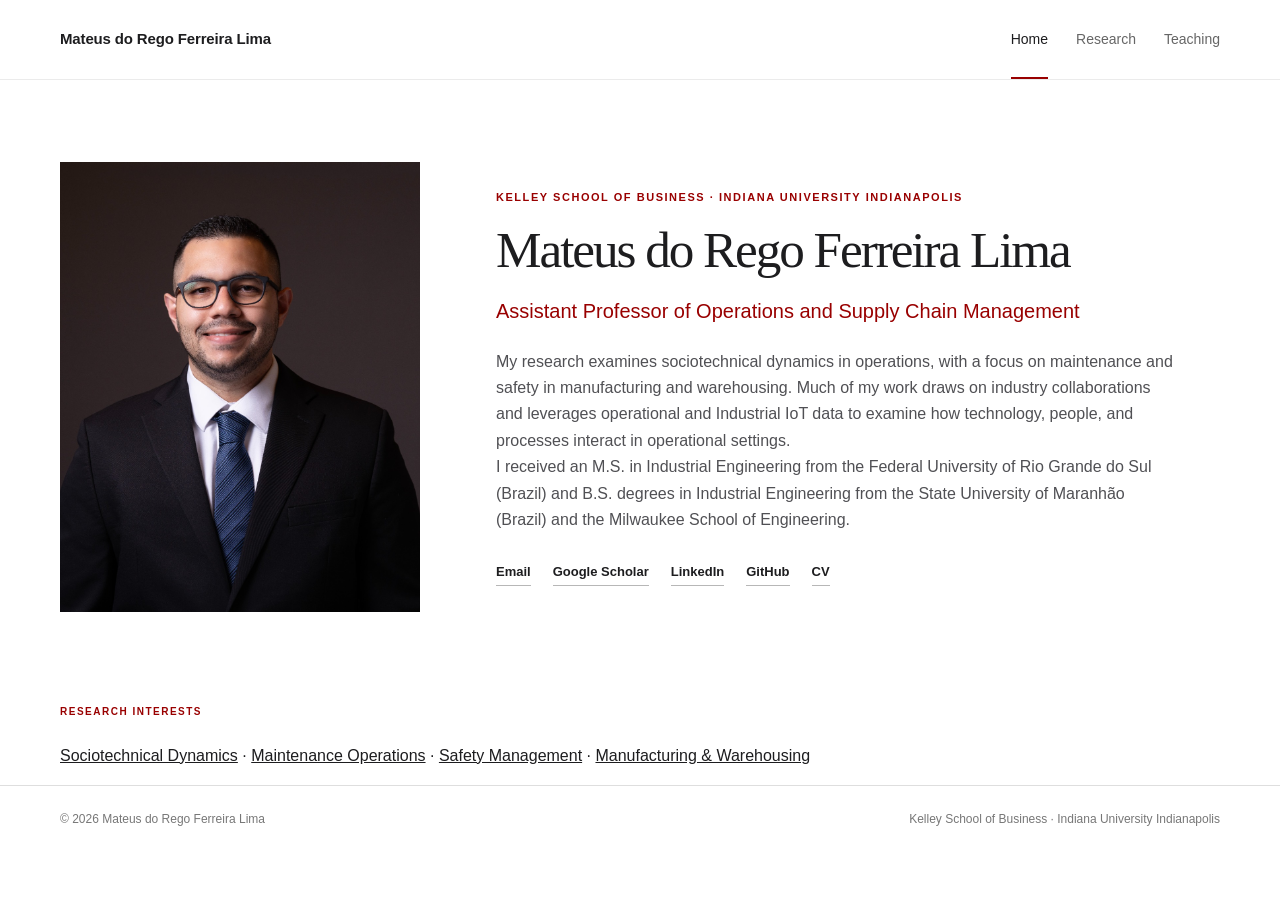
==== commit bebdcd22: "Refine Homepage Introduction" ====
--- a/index.html
+++ b/index.html
@@ -65,10 +65,9 @@
       </p>
 
 
-      <h1>
-        Mateus do Rego<br>
-        Ferreira Lima
-      </h1>
+<h1>
+  Mateus do Rego Ferreira Lima
+</h1>
 
 
       <p class="position">
--- a/style.css
+++ b/style.css
@@ -118,11 +118,12 @@
 .hero h1,
 .page-hero h1{
   font-family:Georgia,"Times New Roman",serif;
-  font-size:clamp(46px,6vw,78px);
-  font-weight:400;
-  line-height:.98;
+  font-size:clamp(36px,4vw,58px);
+  font-weight:400;
+  line-height:1;
   letter-spacing:-.04em;
-  margin:0 0 22px
+  margin:0 0 22px;
+  white-space:nowrap
 }
 
 .position{
@@ -178,7 +179,7 @@
   letter-spacing:.15em;
   font-size:10px;
   font-weight:700;
-  color:#777;
+  color:var(--accent);
   margin-bottom:22px
 }
 
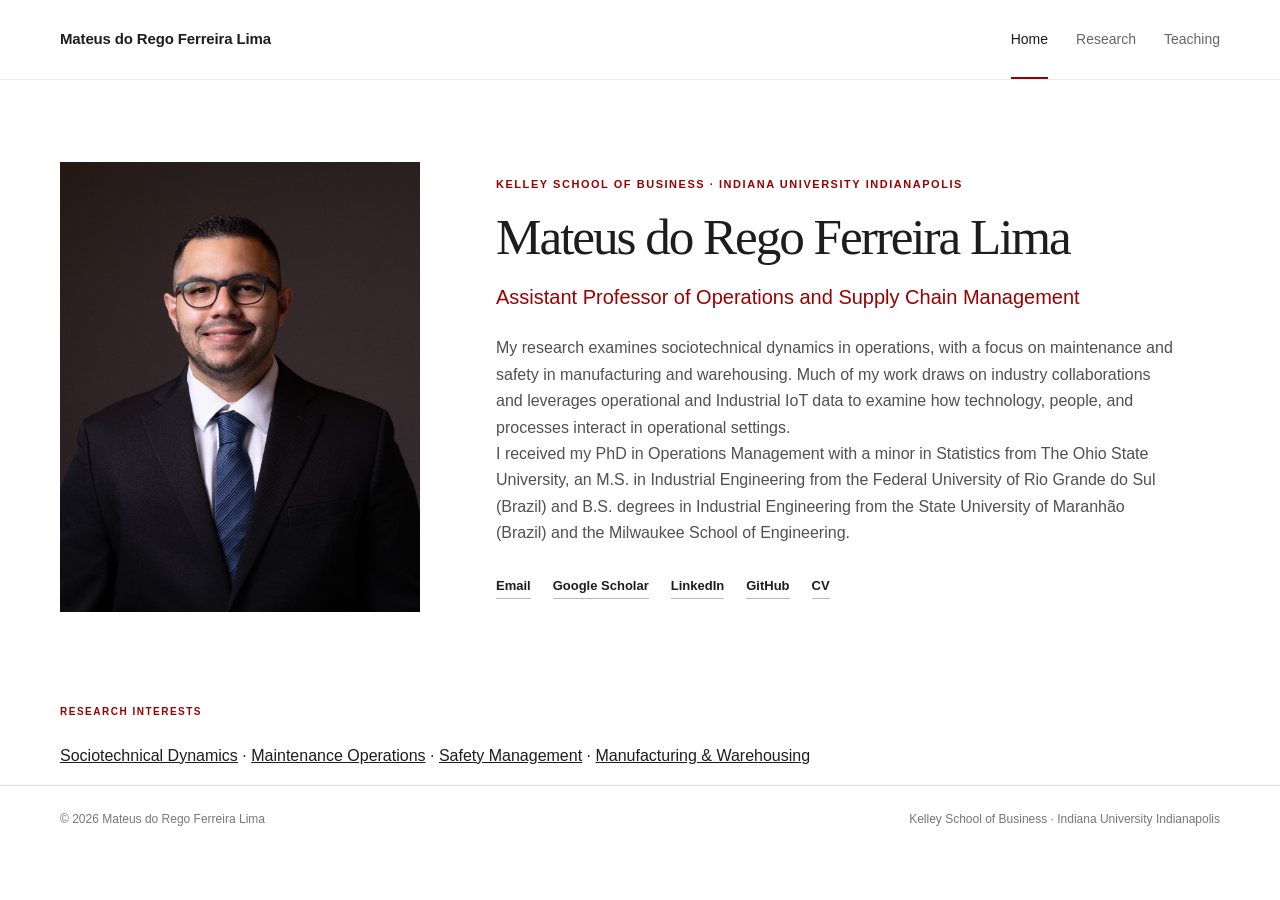
==== commit e5fbf41d: "Refine Homepage Introduction" ====
--- a/index.html
+++ b/index.html
@@ -85,7 +85,8 @@
 
 
       <p class="intro">
-        I received an M.S. in Industrial Engineering from the Federal
+        I received my PhD in Operations Management with a minor in Statistics from The Ohio State University,
+        an M.S. in Industrial Engineering from the Federal
         University of Rio Grande do Sul (Brazil) and B.S. degrees in
         Industrial Engineering from the State University of Maranhão
         (Brazil) and the Milwaukee School of Engineering.
--- a/style.css
+++ b/style.css
@@ -305,7 +305,7 @@
 .pub-item h3{
   font-family:Georgia,"Times New Roman",serif;
   font-weight:400;
-  font-size:24px;
+  font-size:19px;
   line-height:1.22;
   margin:0 0 6px
 }
